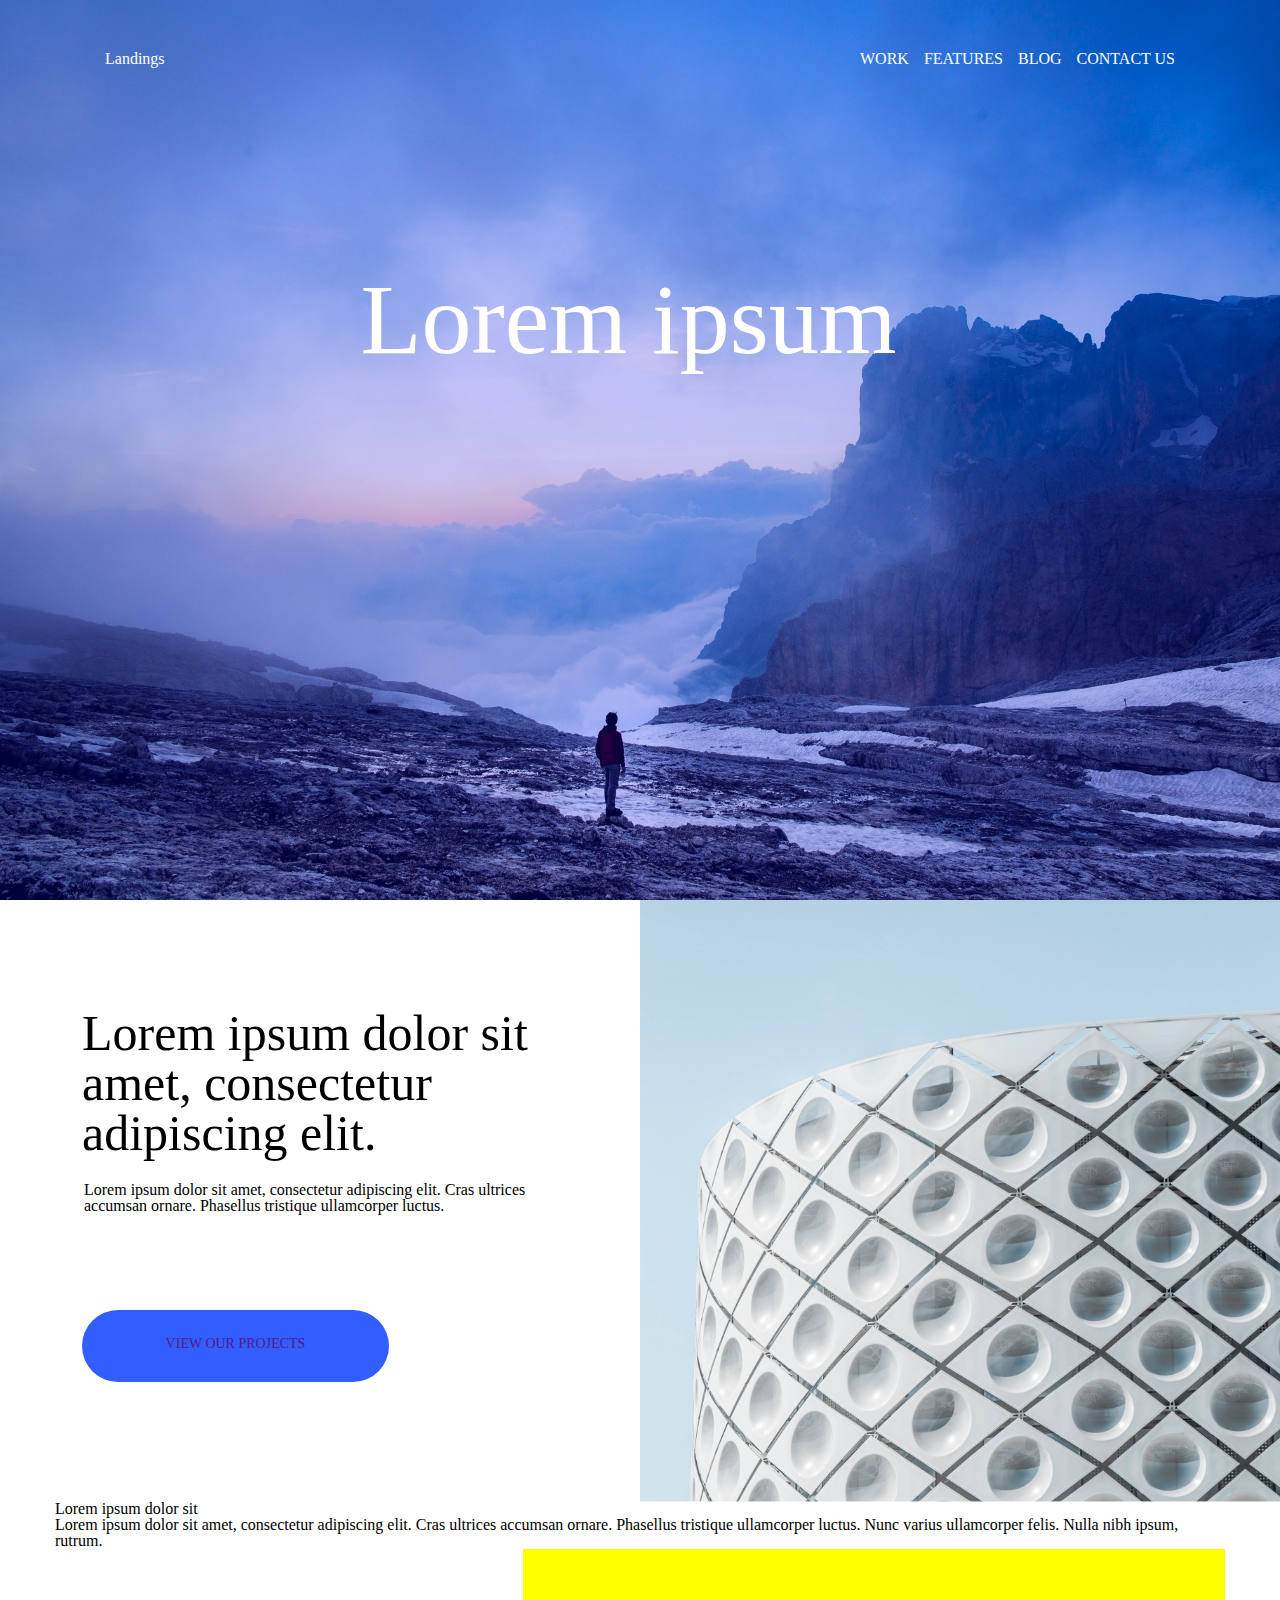
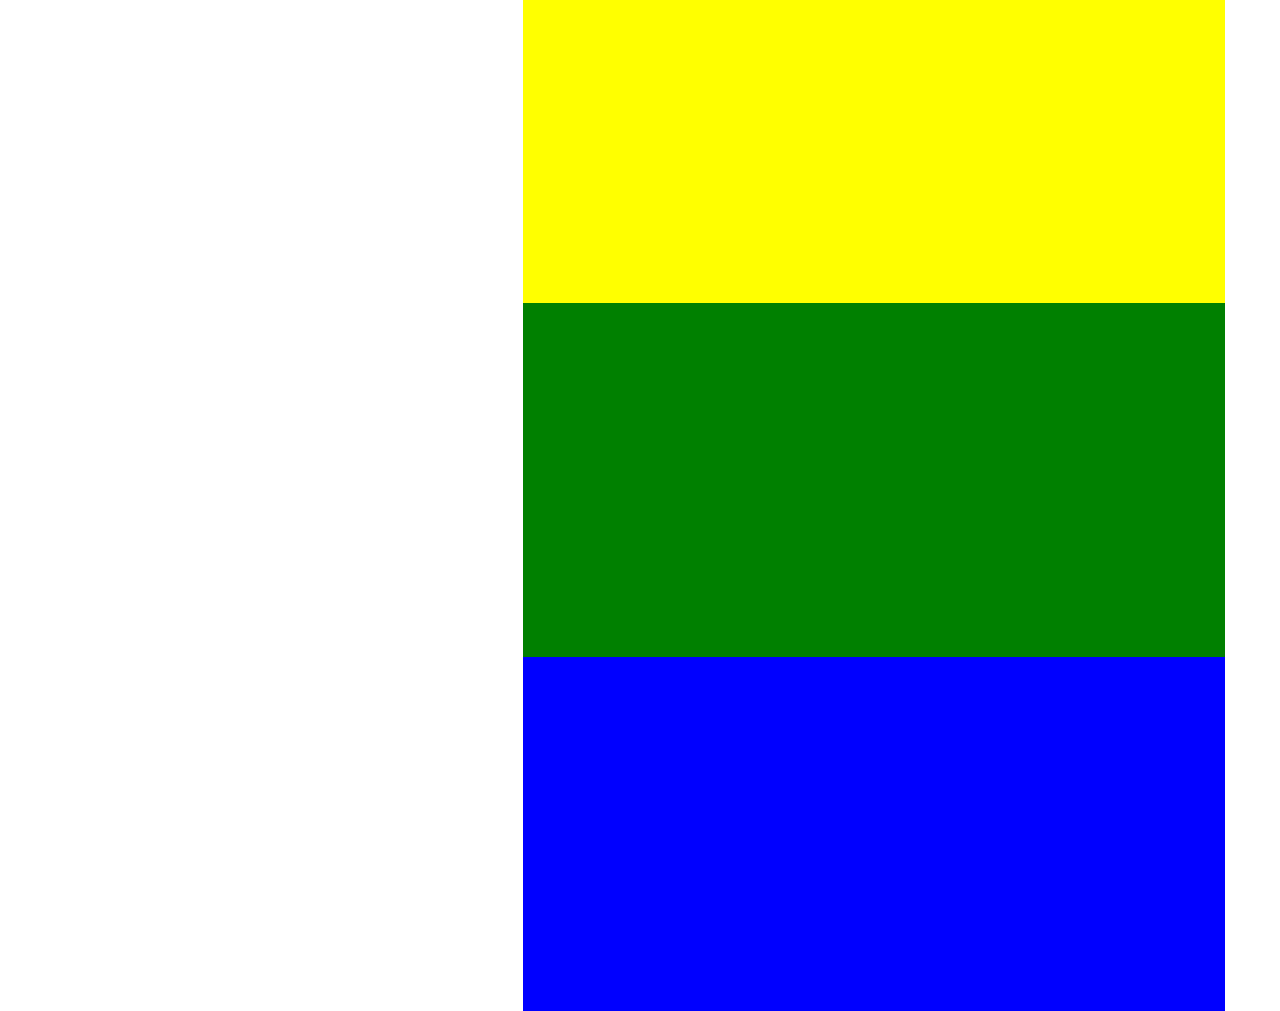
==== index.html @ bdd0df36 "add reset and image folder" ====
<!DOCTYPE html>
<html>
<head>
	<meta charset="utf-8">
	<title>FLEXBOX</title>
	<link rel="stylesheet" type="text/css" href="css/reset.css">
	<link rel="stylesheet" type="text/css" href="css/style.css">
</head>
<body>
	<header class="header-wraper">
		<div class="container flex-header">
			<p class="logo">Landings</p>
			<nav>
				<ul class="nav-ul">
					<li class="nav-li"> <a href="#"></a>WORK</li>
					<li class="nav-li"> <a href="#"></a>FEATURES</li>
					<li class="nav-li"> <a href="#"></a>BLOG</li>
					<li class="nav-li"> <a href="#"></a>CONTACT US</li>
				</ul>
			</nav>
		</div>
		<h1 class="text1"> Lorem ipsum </h1>
	</header>
	<section>
			<div class="block-wraper">
				<div class="left-block">
					<h2 class="text2">Lorem ipsum dolor sit amet, consectetur adipiscing elit.</h2>
					<h5 class="text3">Lorem ipsum dolor sit amet, consectetur adipiscing elit. Cras ultrices accumsan ornare. Phasellus tristique ullamcorper luctus.</h5>
					<div class="button">
					<a href="">VIEW OUR PROJECTS</a> </div>
				</div>
				<div class="clear"></div>
				<div class="right-block">
					<img src="images/Rectangle 2.jpg" alt="building">	
				</div>
			</div>

	</section>
	<section>
		<div class="container1">
			<p>Lorem ipsum dolor sit</p>
			<p>Lorem ipsum dolor sit amet, consectetur adipiscing elit. Cras ultrices accumsan ornare. Phasellus tristique ullamcorper luctus. Nunc varius ullamcorper felis. Nulla nibh ipsum, rutrum.</p>
			<div class="box-wraper">
				<div class="topline">
					<div class="box1"></div>
					<div class="box2"></div>
					<div class="box3"></div>
				</div>
				<div class="bottomline">
					<div class="box1"></div>
					<div class="box2"></div>
					<div class="box3"></div>
				</div>
			</div>
		</div>
	</section>

</body>
</html>
---- css/style.css ----
/*base*/
.clear {
	clear: both;
}
/*HEADER*/
.header-wraper {
	background-image: url('../images/Group 5.jpg');
	height: 900px;
	width: 100%;
	background-repeat: no-repeat;
	background-size: cover;
	background-position: center;
	position: relative;
	color:#FFFFFF;
}
.container {
	width: 1070px;
	margin: 0 auto;

}
.flex-header {
	display: flex;
	justify-content: space-between;
	align-items: center;
	padding-top: 51px;
}
.nav-ul {
	display: flex;
}
.nav-li {
	margin-right: 15px;
}
.nav-li:nth-child(4) {
	margin-right: 0;
}
.nav-li a {
	color: #fff;
}

.text1 {
	position: absolute;
	top: 270px;
	left: 120px;
	width: 1017px;
	height: 144px;
	font-size: 100px;
	color:#FFFFFF;
	text-align: center;

}
/*body*/
/*section 1*/
.text2 {
	margin-top: 90px;
	margin-right: 86px;
	font-size: 50px;
	color: #000000;
}
.text3 {
	width: 457px;
	height: 128px;
	margin-top: 24px;
	margin-right: 97px;
 	font-size: 16px;
	color: #000000;
} 

.block-wraper{
	display: flex;
	justify-content: flex-end;
}
.right-block, .left-block {
	width: 50%;
}
.left-block {
	display: flex;
	justify-content: center;
	align-items: center;
	flex-direction: column;
	margin-left: 86px;
}
.right-block {
	width: 100%;
	height: 601px;
	object-fit: cover;
	display: block;
}
.button {
	width: 307px;
	height: 72px;
	background: #325DFF;
	border-radius: 36px;
	color: #fff;
	font-size: 14px;
	text-align: center;
	padding: 27px 45px 23px 45px;
	margin: 0px 251px 101px auto;
}
/*section 2*/
.container1 {
	width: 1170px;
	height: 965px;
	margin: 0 auto;
}
.box-wraper {
	display: flex;
	justify-content: flex-end;

}
.box1 {
	width: 351px;
	height: 354px;
	background-color: yellow;
	/*display: inline-block;*/
}
.box2 {
	width: 351px;
	height: 354px;
	background-color: green;
/*	display: inline-block;
*/
}
.box3 {
	width: 351px;
	height: 354px;
	background-color: blue;
/*	display: inline-block;
*/}
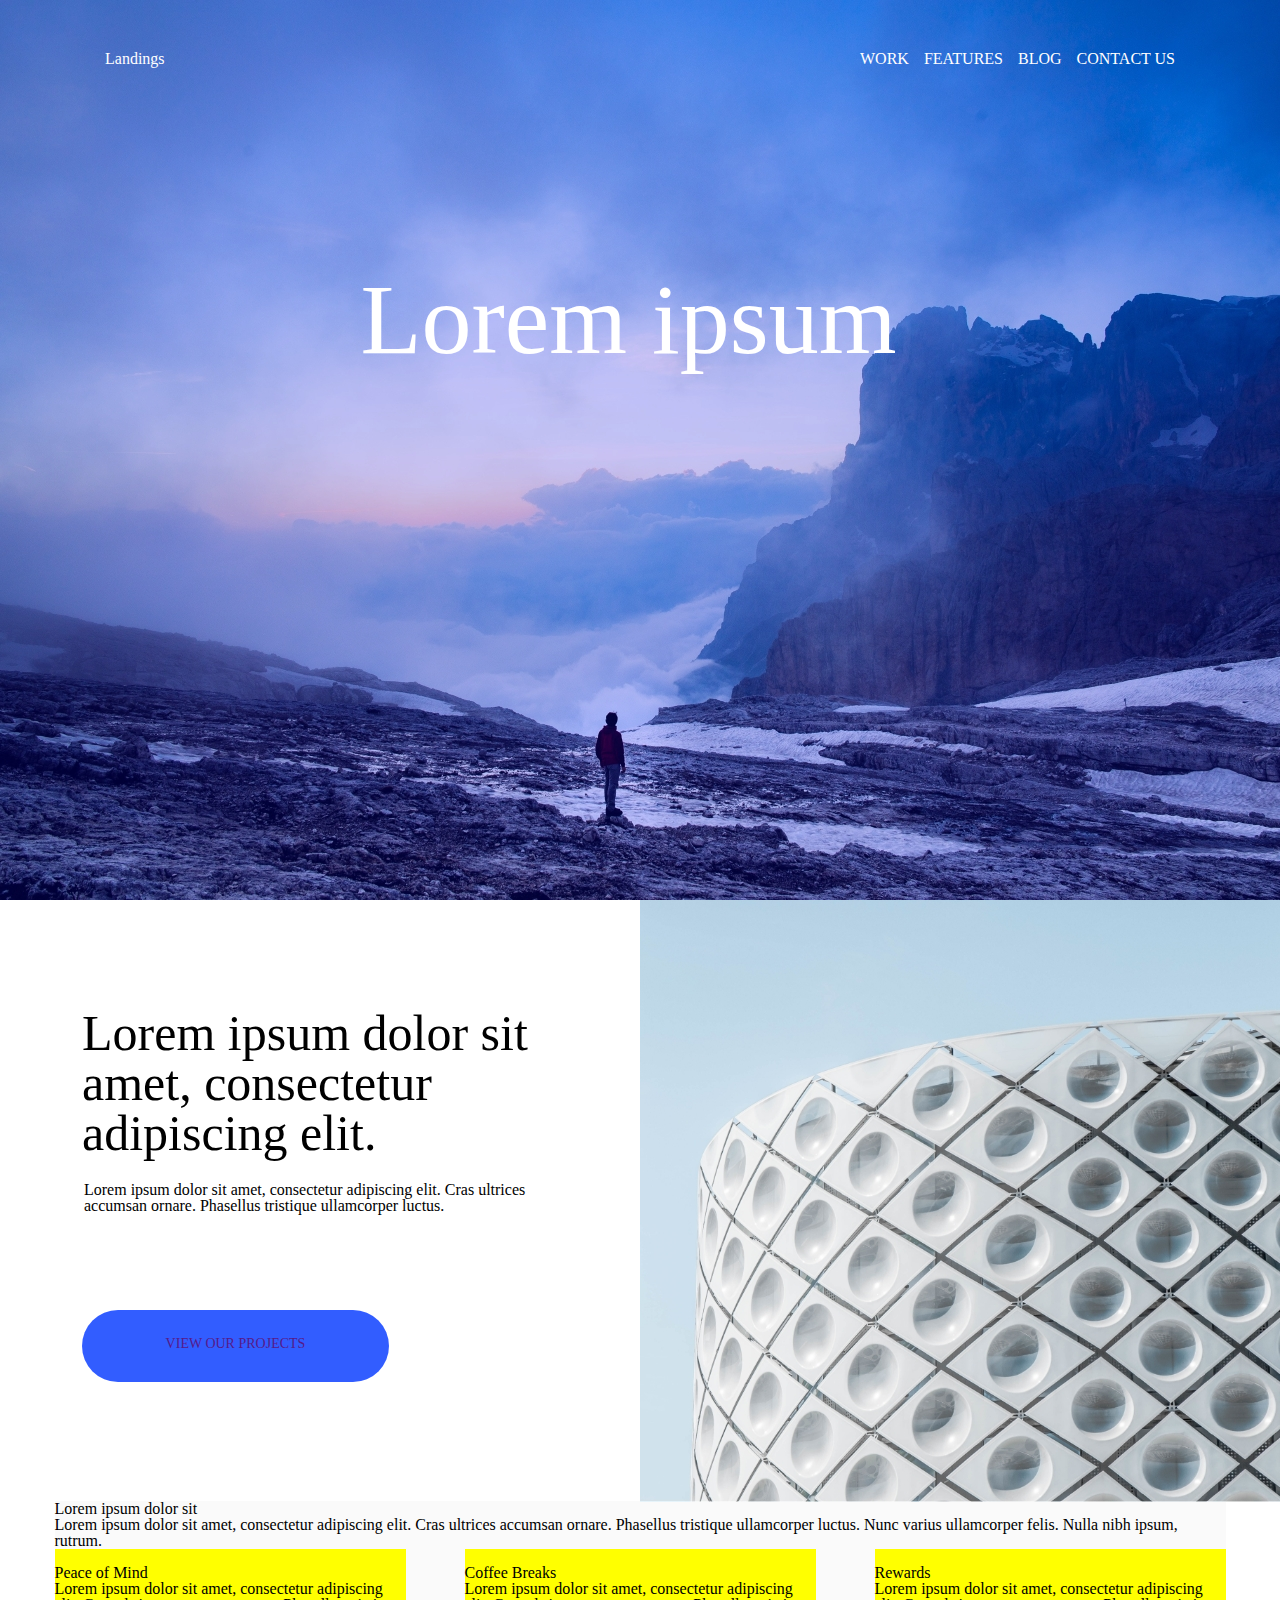
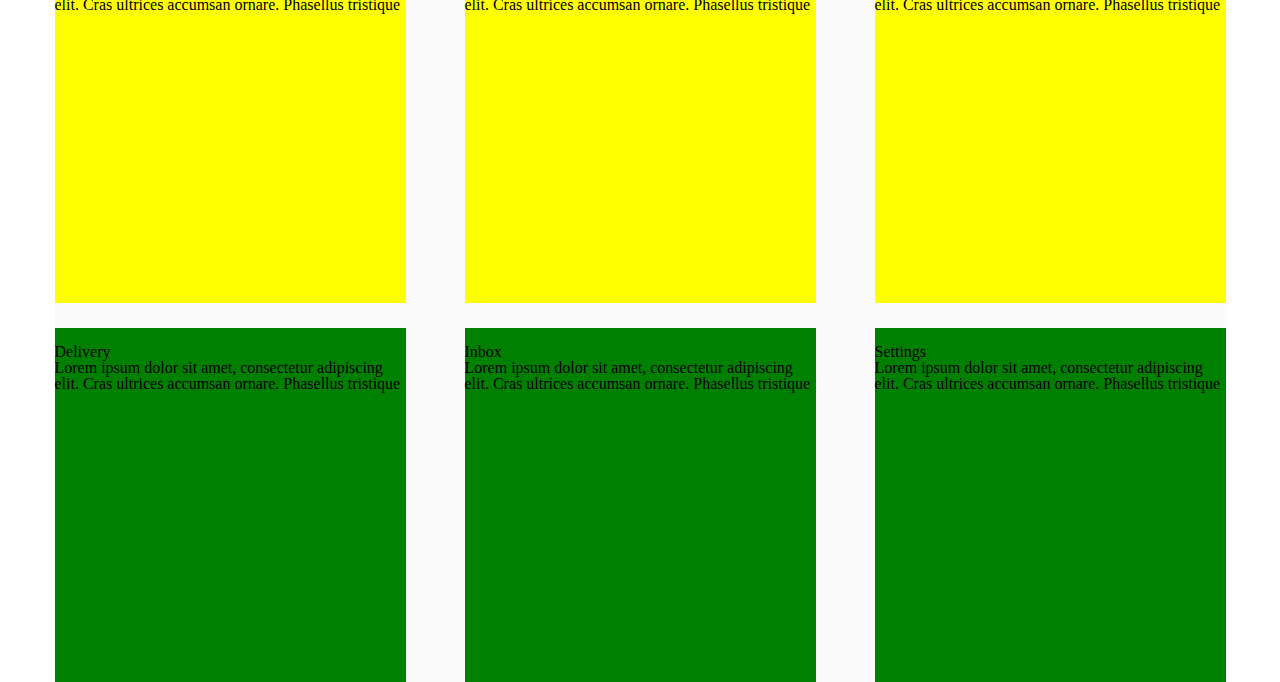
==== commit 6bb8c0c2: "add style css" ====
--- a/index.html
+++ b/index.html
@@ -40,17 +40,37 @@
 		<div class="container1">
 			<p>Lorem ipsum dolor sit</p>
 			<p>Lorem ipsum dolor sit amet, consectetur adipiscing elit. Cras ultrices accumsan ornare. Phasellus tristique ullamcorper luctus. Nunc varius ullamcorper felis. Nulla nibh ipsum, rutrum.</p>
-			<div class="box-wraper">
-				<div class="topline">
-					<div class="box1"></div>
-					<div class="box2"></div>
-					<div class="box3"></div>
-				</div>
-				<div class="bottomline">
-					<div class="box1"></div>
-					<div class="box2"></div>
-					<div class="box3"></div>
-				</div>
+			<div class="main-box">
+					<div class="box1">
+						<img src="">
+						<h3>Peace of Mind</h3>
+						<p> Lorem ipsum dolor sit amet, consectetur adipiscing elit. Cras ultrices accumsan ornare. Phasellus tristique </p>
+					</div>
+					<div class="box1">
+						<img src="">
+						<h3>Coffee Breaks</h3>
+						<p> Lorem ipsum dolor sit amet, consectetur adipiscing elit. Cras ultrices accumsan ornare. Phasellus tristique </p>
+					</div>
+					<div class="box1">
+						<img src="">
+						<h3>Rewards</h3>
+						<p> Lorem ipsum dolor sit amet, consectetur adipiscing elit. Cras ultrices accumsan ornare. Phasellus tristique </p>
+					</div>
+					<div class="box2">
+						<img src="">
+						<h3>Delivery</h3>
+						<p> Lorem ipsum dolor sit amet, consectetur adipiscing elit. Cras ultrices accumsan ornare. Phasellus tristique </p>
+					</div>
+					<div class="box2">
+						<img src="">
+						<h3>Inbox</h3>
+						<p> Lorem ipsum dolor sit amet, consectetur adipiscing elit. Cras ultrices accumsan ornare. Phasellus tristique </p>
+					</div>
+					<div class="box2">
+						<img src="">
+						<h3>Settings</h3>
+						<p> Lorem ipsum dolor sit amet, consectetur adipiscing elit. Cras ultrices accumsan ornare. Phasellus tristique </p>
+					</div>
 			</div>
 		</div>
 	</section>
--- a/css/style.css
+++ b/css/style.css
@@ -98,31 +98,24 @@
 }
 /*section 2*/
 .container1 {
-	width: 1170px;
-	height: 965px;
+	width: 1171px;
 	margin: 0 auto;
+	background-color: #FAFAFA;
 }
-.box-wraper {
+.main-box {
 	display: flex;
-	justify-content: flex-end;
+	justify-content: space-between;
+	flex-wrap: wrap;
 
 }
 .box1 {
 	width: 351px;
 	height: 354px;
 	background-color: yellow;
-	/*display: inline-block;*/
+	margin-bottom: 25px;
 }
 .box2 {
 	width: 351px;
 	height: 354px;
 	background-color: green;
-/*	display: inline-block;
-*/
-}
-.box3 {
-	width: 351px;
-	height: 354px;
-	background-color: blue;
-/*	display: inline-block;
-*/}+}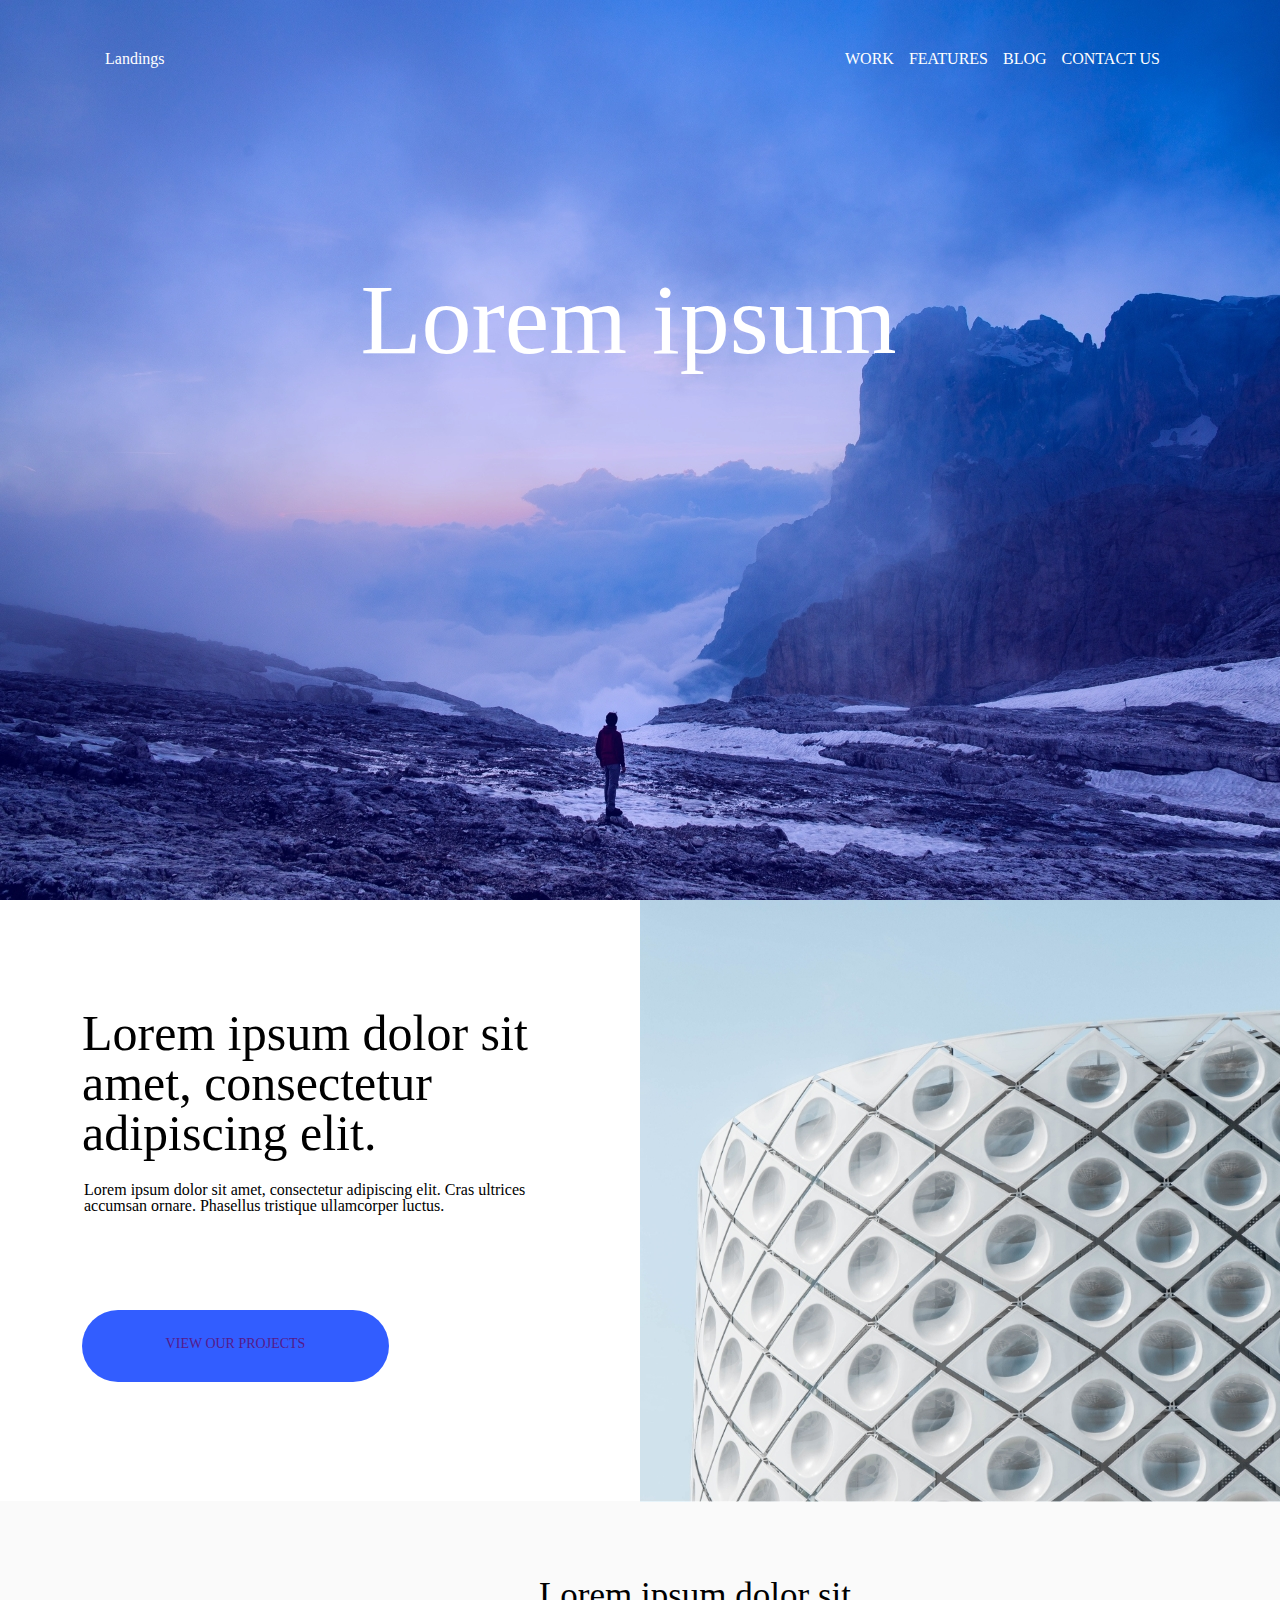
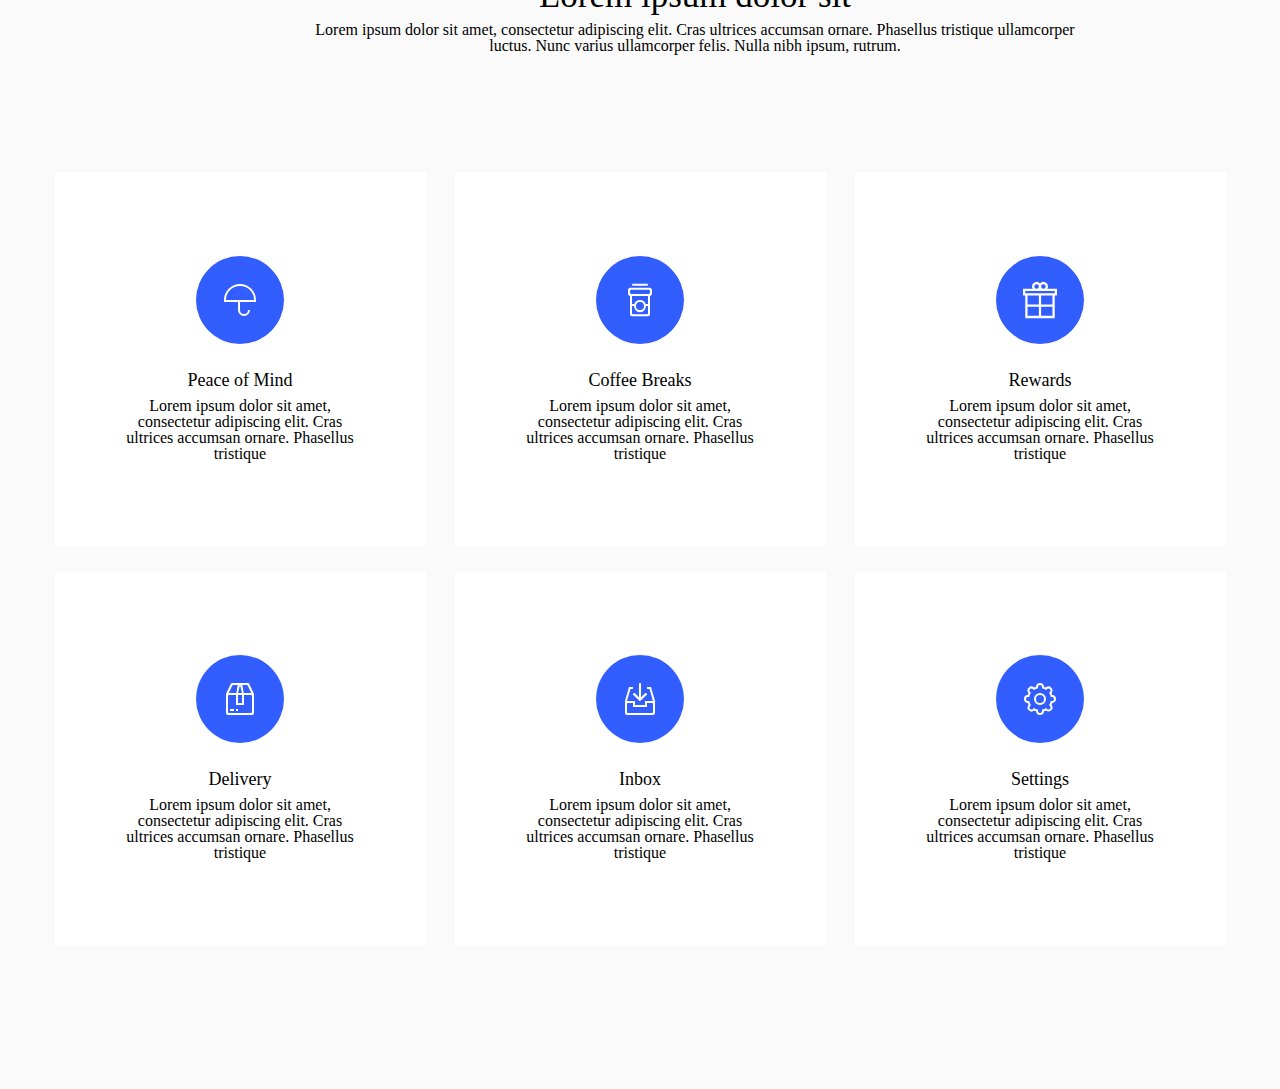
==== commit 6afeadc1: "added sections, display property, flexbox, icons" ====
--- a/index.html
+++ b/index.html
@@ -36,38 +36,52 @@
 			</div>
 
 	</section>
-	<section>
+	<section class="section-bg">
 		<div class="container1">
-			<p>Lorem ipsum dolor sit</p>
-			<p>Lorem ipsum dolor sit amet, consectetur adipiscing elit. Cras ultrices accumsan ornare. Phasellus tristique ullamcorper luctus. Nunc varius ullamcorper felis. Nulla nibh ipsum, rutrum.</p>
+			<div class="text-wraper">
+					<p class="title1">Lorem ipsum dolor sit</p>
+					<p class="title2">Lorem ipsum dolor sit amet, consectetur adipiscing elit. Cras ultrices accumsan ornare. Phasellus tristique ullamcorper luctus. Nunc varius ullamcorper felis. Nulla nibh ipsum, rutrum.</p>
+			</div>
 			<div class="main-box">
-					<div class="box1">
-						<img src="">
+					<div class="box-item">
+						<div class="icon">
+							<img src="images/umbrella.svg" alt="umbrella">
+					    </div>
 						<h3>Peace of Mind</h3>
 						<p> Lorem ipsum dolor sit amet, consectetur adipiscing elit. Cras ultrices accumsan ornare. Phasellus tristique </p>
 					</div>
-					<div class="box1">
-						<img src="">
+					<div class="box-item">
+						<div class="icon">
+							<img src="images/cup.svg" alt="cup">
+					    </div>
 						<h3>Coffee Breaks</h3>
 						<p> Lorem ipsum dolor sit amet, consectetur adipiscing elit. Cras ultrices accumsan ornare. Phasellus tristique </p>
 					</div>
-					<div class="box1">
-						<img src="">
+					<div class="box-item">
+						<div class="icon">
+							<img src="images/gift.svg" alt="giftbox">
+					    </div>
 						<h3>Rewards</h3>
 						<p> Lorem ipsum dolor sit amet, consectetur adipiscing elit. Cras ultrices accumsan ornare. Phasellus tristique </p>
 					</div>
-					<div class="box2">
-						<img src="">
+					<div class="box-item">
+						<div class="icon">
+							<img src="images/Path 9.svg" alt="delivery-icon">
+					    </div>
 						<h3>Delivery</h3>
 						<p> Lorem ipsum dolor sit amet, consectetur adipiscing elit. Cras ultrices accumsan ornare. Phasellus tristique </p>
 					</div>
-					<div class="box2">
-						<img src="">
+					<div class="box-item">
+						<div class="icon">
+							<img src="images/Path 11.svg" alt="inbox-icon">
+					    </div>
 						<h3>Inbox</h3>
 						<p> Lorem ipsum dolor sit amet, consectetur adipiscing elit. Cras ultrices accumsan ornare. Phasellus tristique </p>
 					</div>
-					<div class="box2">
-						<img src="">
+					<div class="box-item">
+						<div class="icon">
+							<img src="images/Path 10.svg" alt="settings-icon">
+					    </div>
 						<h3>Settings</h3>
 						<p> Lorem ipsum dolor sit amet, consectetur adipiscing elit. Cras ultrices accumsan ornare. Phasellus tristique </p>
 					</div>
--- a/css/style.css
+++ b/css/style.css
@@ -30,9 +30,7 @@
 .nav-li {
 	margin-right: 15px;
 }
-.nav-li:nth-child(4) {
-	margin-right: 0;
-}
+
 .nav-li a {
 	color: #fff;
 }
@@ -97,10 +95,16 @@
 	margin: 0px 251px 101px auto;
 }
 /*section 2*/
+.section-bg {
+	background-color:#FAFAFA;
+	
+}
+
 .container1 {
 	width: 1171px;
 	margin: 0 auto;
-	background-color: #FAFAFA;
+	padding-top: 76.6px;
+	padding-bottom: 119px;
 }
 .main-box {
 	display: flex;
@@ -108,14 +112,58 @@
 	flex-wrap: wrap;
 
 }
-.box1 {
-	width: 351px;
-	height: 354px;
-	background-color: yellow;
+.box-item {
+	width: 371px;
+	height: 374px;
+	background-color: white;
 	margin-bottom: 25px;
 }
-.box2 {
-	width: 351px;
-	height: 354px;
-	background-color: green;
-}+.box-item {
+	width: 371px;
+	height: 374px;
+	background-color: white; 
+}
+.text-wraper {
+	width: 771px;
+	height: 130px;
+	margin: auto 254px 64px 255px;
+
+}
+
+.title1 {	
+	display: flex;
+	justify-content: center;
+	font-size: 35px;
+	margin-bottom: 9px;
+}
+.title2 {
+	text-align: center;
+	font-size: 16px;
+}
+
+/*section2 _rows*/
+.icon {
+	width: 88px;
+	height: 88px;
+	background-color: #325DFF;
+	border-radius:50%;
+	display: flex;
+	justify-content:center;
+	align-content: center;
+}
+.box-item{
+	display: flex;
+	justify-content: center;
+	align-items: center;
+	flex-direction: column;
+}
+.box-item p{
+	width: 251px;
+	text-align: center;
+	font-size: 16px;
+}
+.box-item h3{
+	font-size: 18px;
+	margin-top: 27px;
+	margin-bottom: 9px;
+}
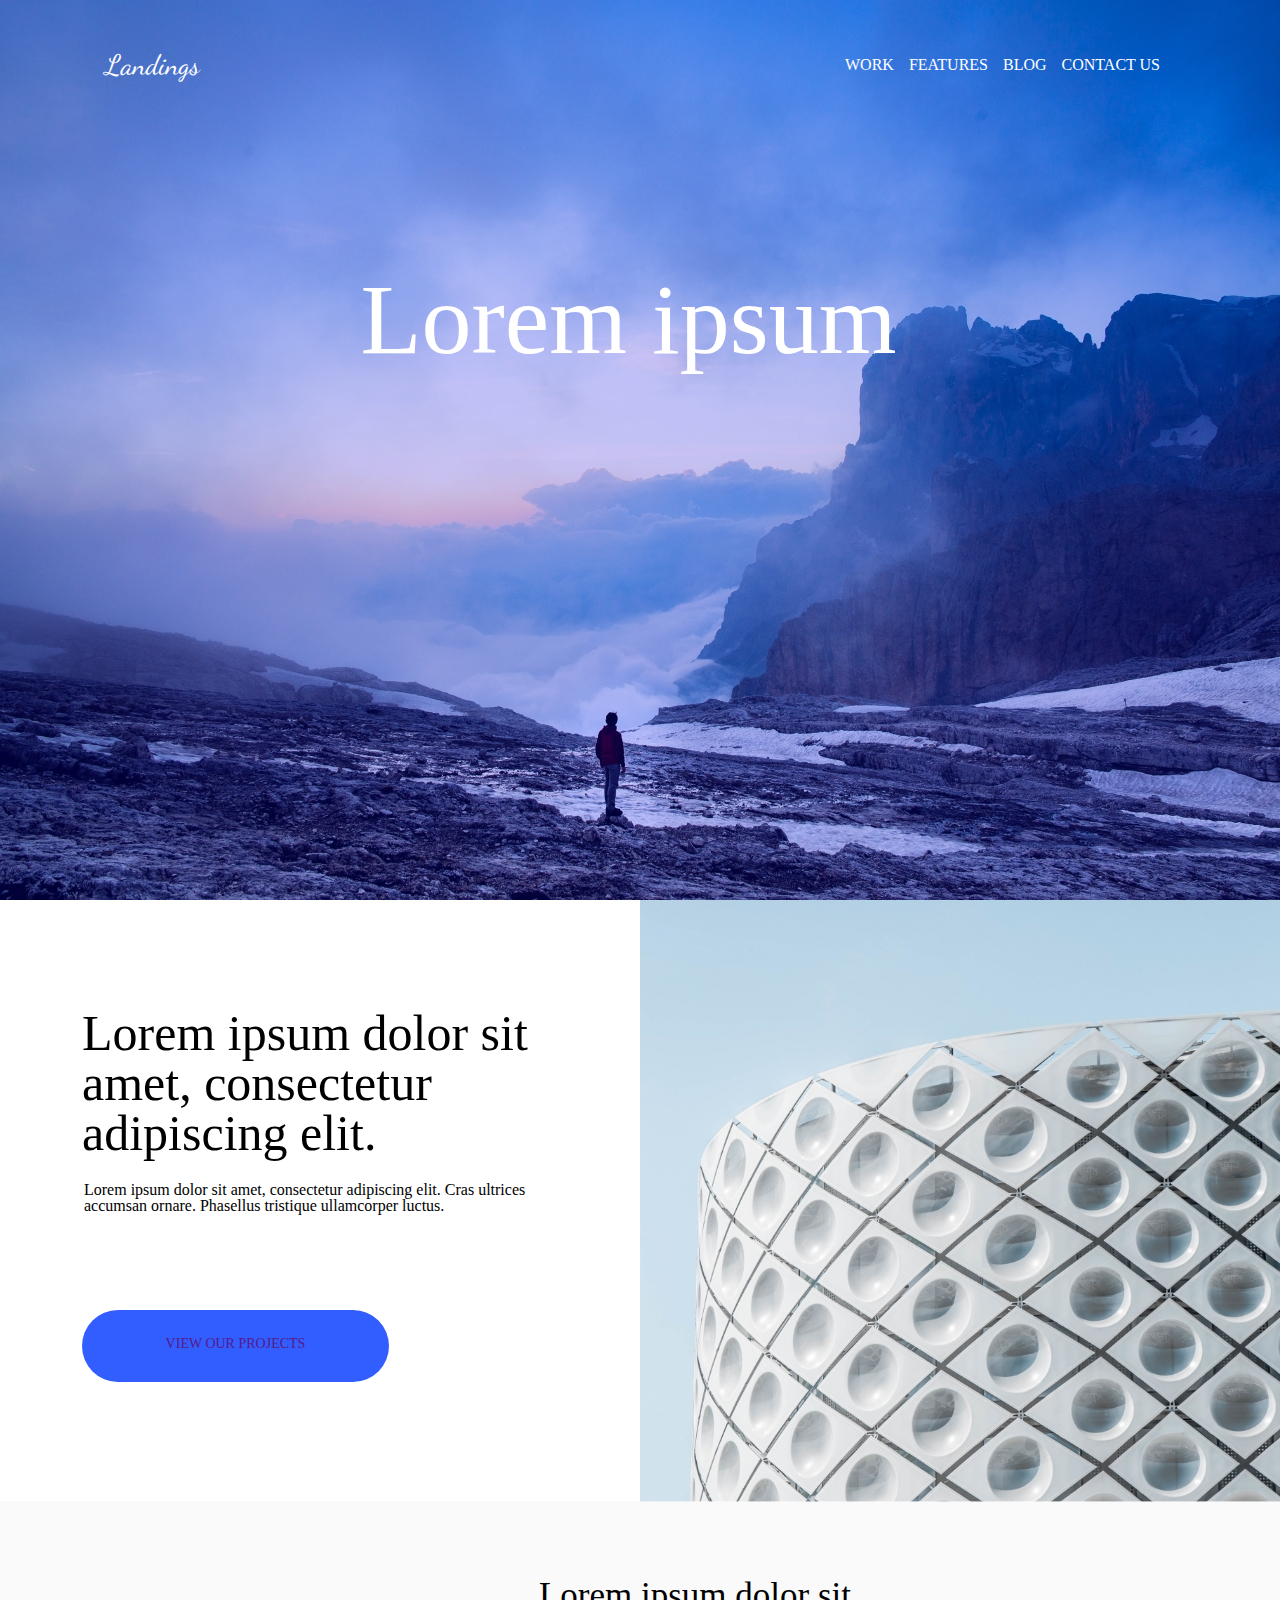
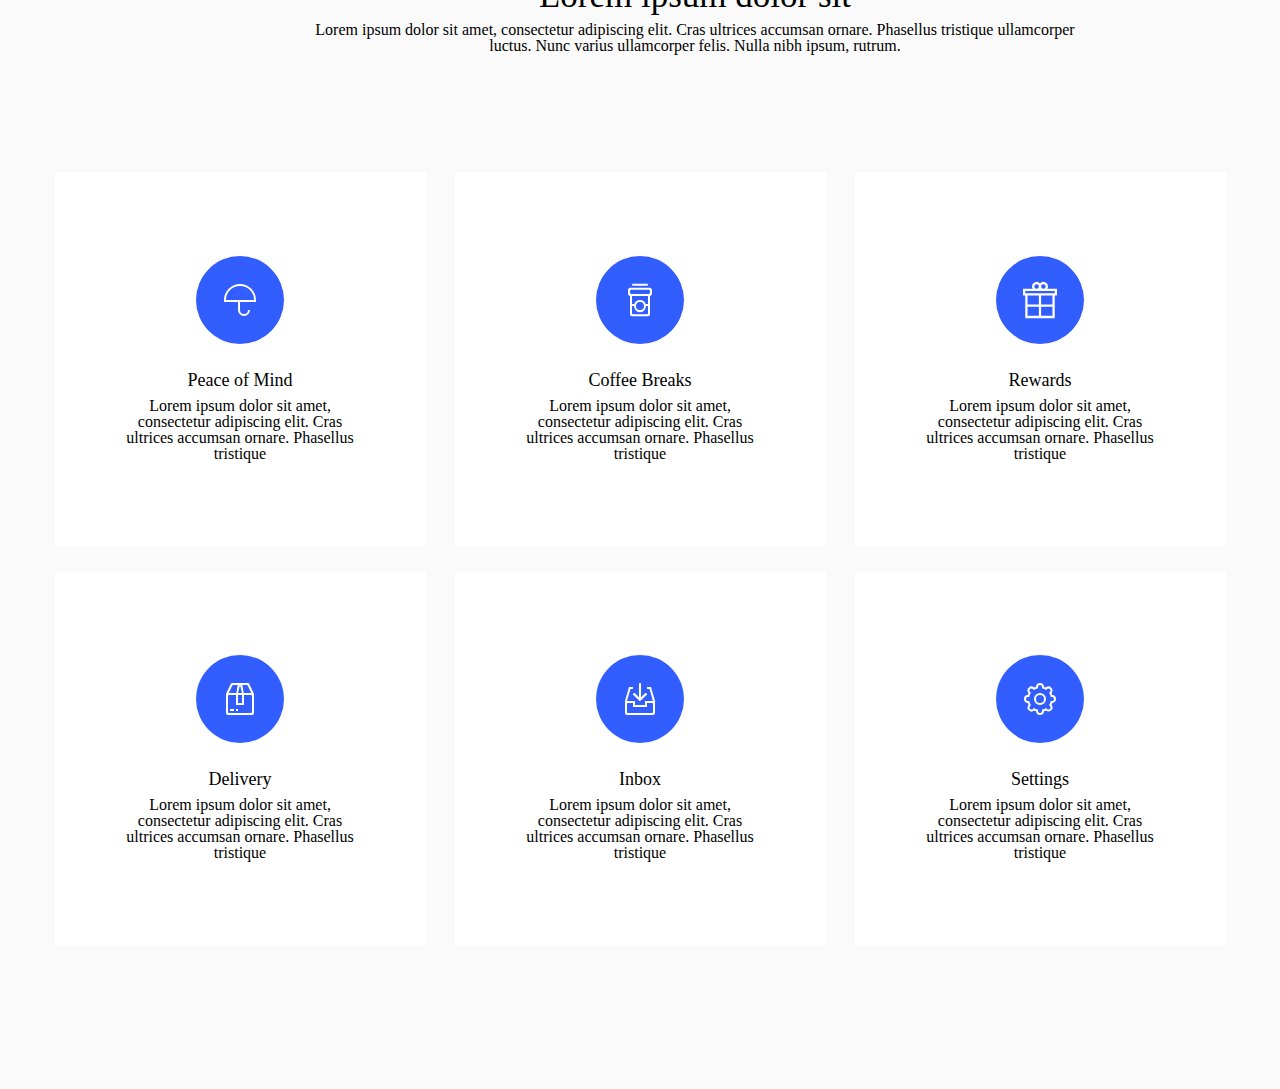
==== commit f48c49a6: "deleted fonts folder" ====
--- a/index.html
+++ b/index.html
@@ -4,6 +4,8 @@
 	<meta charset="utf-8">
 	<title>FLEXBOX</title>
 	<link rel="stylesheet" type="text/css" href="css/reset.css">
+	<link rel="preconnect" href="https://fonts.gstatic.com"> <link href="https://fonts.googleapis.com/css2?family=Dancing+Script:wght@700&display=swap" rel="stylesheet">
+	<link rel="stylesheet" type="text/css" href="css/fonts.css">
 	<link rel="stylesheet" type="text/css" href="css/style.css">
 </head>
 <body>
--- a/css/style.css
+++ b/css/style.css
@@ -167,3 +167,9 @@
 	margin-top: 27px;
 	margin-bottom: 9px;
 }
+
+/*fonts*/
+.logo {
+	font-family: 'Dancing Script', cursive;
+	font-size: 28px;
+}
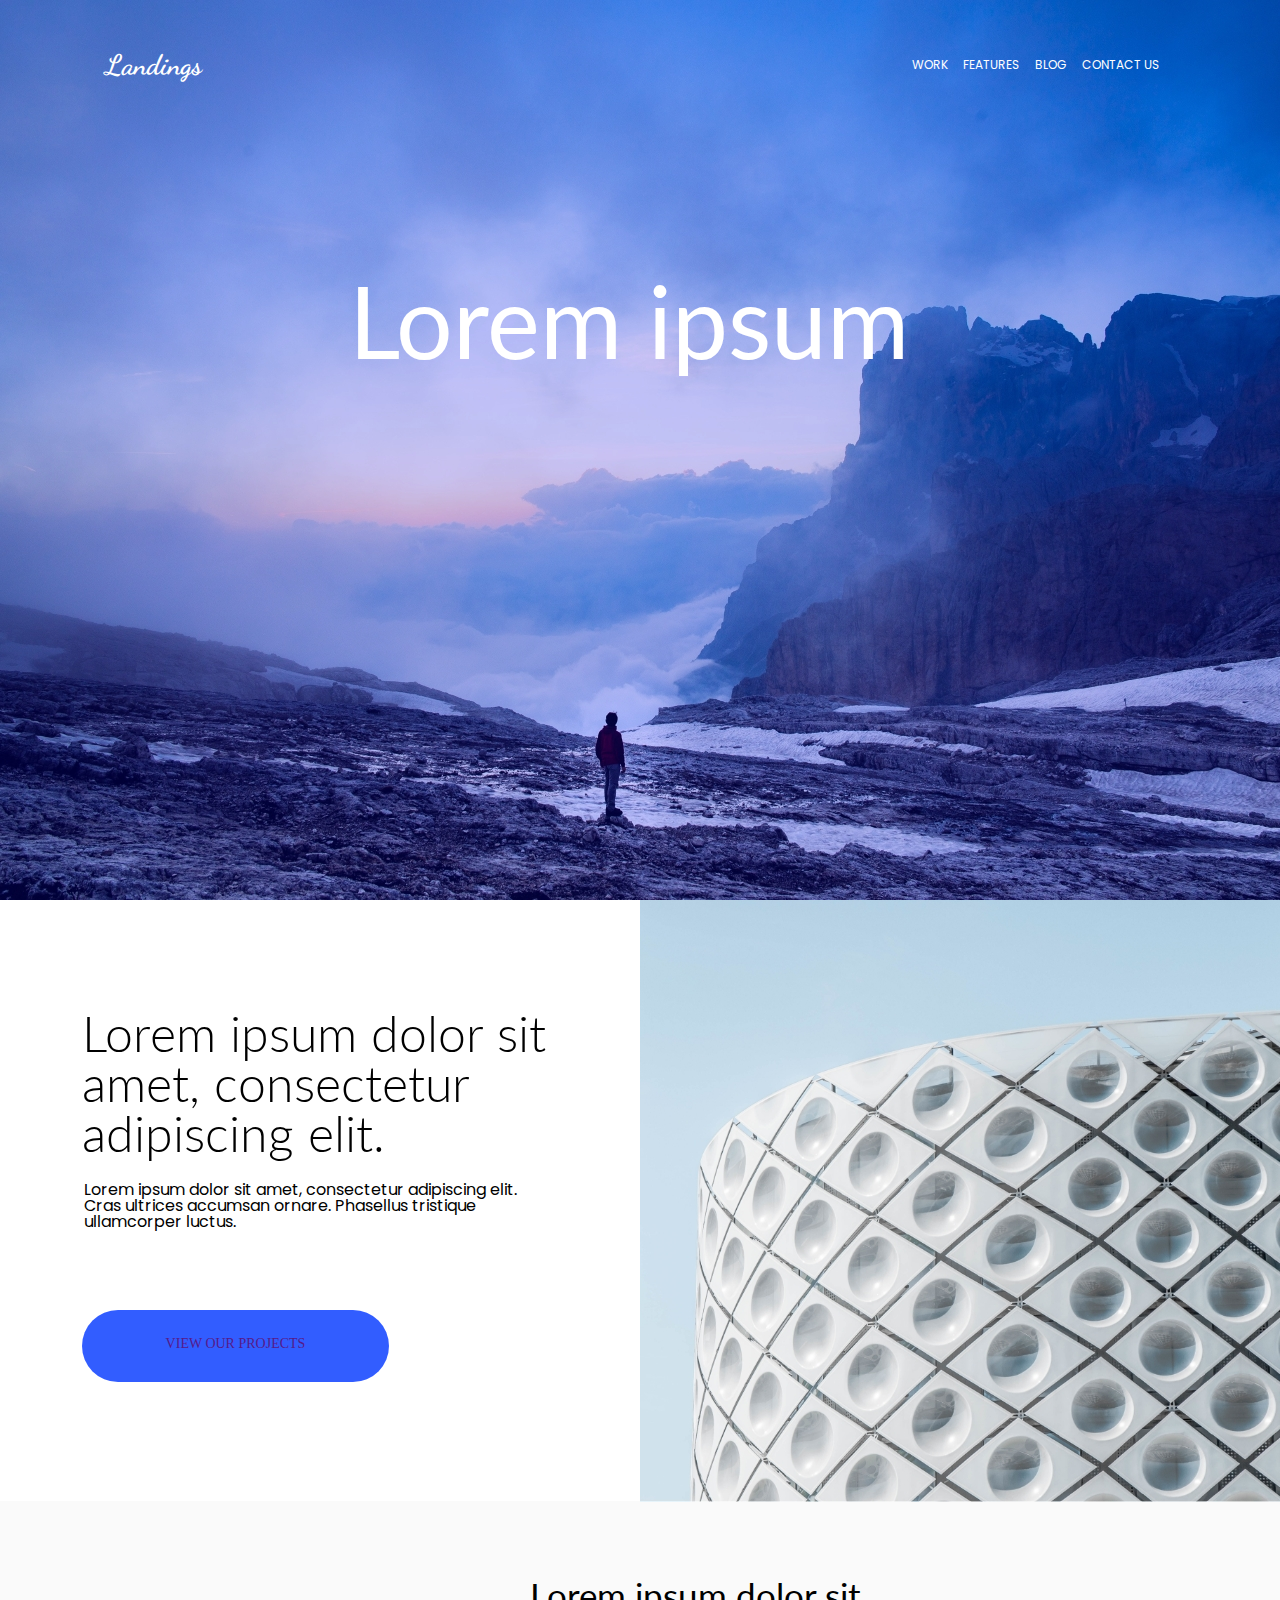
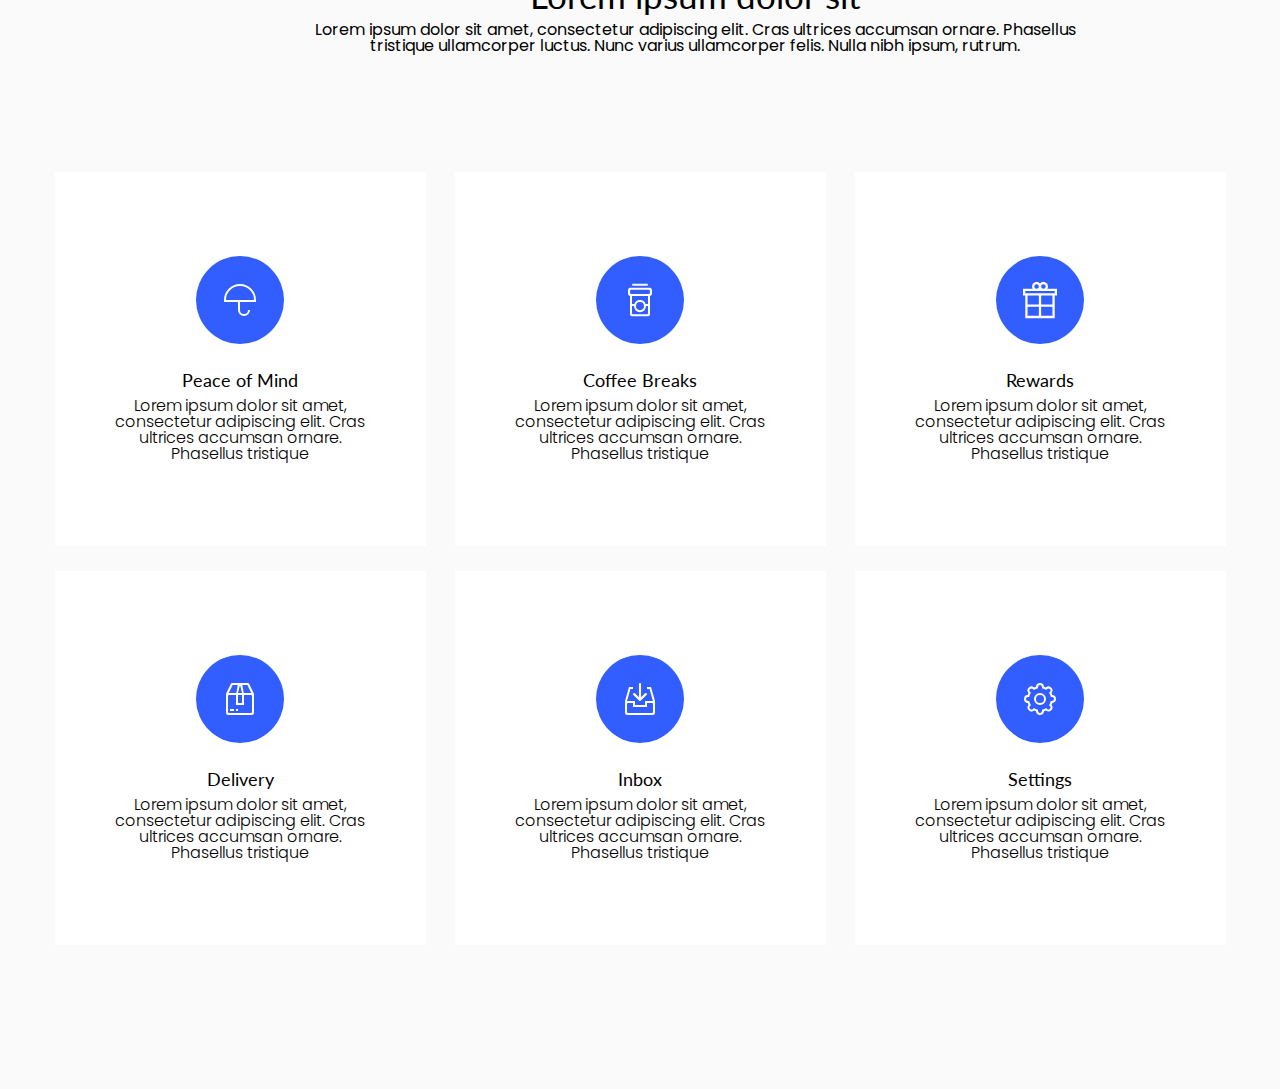
==== commit 5030293d: "added fonts in css" ====
--- a/index.html
+++ b/index.html
@@ -5,8 +5,15 @@
 	<title>FLEXBOX</title>
 	<link rel="stylesheet" type="text/css" href="css/reset.css">
 	<link rel="preconnect" href="https://fonts.gstatic.com"> <link href="https://fonts.googleapis.com/css2?family=Dancing+Script:wght@700&display=swap" rel="stylesheet">
-	<link rel="stylesheet" type="text/css" href="css/fonts.css">
+	<link rel="preconnect" href="https://fonts.gstatic.com">
+<link href="https://fonts.googleapis.com/css2?family=Lato:wght@300&display=swap" rel="stylesheet">
+	<link rel="preconnect" href="https://fonts.gstatic.com"> <link href="https://fonts.googleapis.com/css2?family=Lato:wght@300;400&display=swap" rel="stylesheet">
+	<link rel="preconnect" href="https://fonts.gstatic.com"><link href="https://fonts.googleapis.com/css2?family=Poppins:wght@500&display=swap" rel="stylesheet">
+	<link rel="preconnect" href="https://fonts.gstatic.com"> <link href="https://fonts.googleapis.com/css2?family=Poppins&display=swap" rel="stylesheet">
+	<link rel="preconnect" href="https://fonts.gstatic.com"> <link href="https://fonts.googleapis.com/css2?family=Poppins:wght@300&display=swap" rel="stylesheet">
+
 	<link rel="stylesheet" type="text/css" href="css/style.css">
+	
 </head>
 <body>
 	<header class="header-wraper">
--- a/css/style.css
+++ b/css/style.css
@@ -59,7 +59,6 @@
 	height: 128px;
 	margin-top: 24px;
 	margin-right: 97px;
- 	font-size: 16px;
 	color: #000000;
 } 
 
@@ -172,4 +171,44 @@
 .logo {
 	font-family: 'Dancing Script', cursive;
 	font-size: 28px;
-}
+	font-weight: 700;
+}
+.nav-li {
+	font-family: 'Poppins', sans-serif;
+	font-size: 12px;
+}
+.text1 {
+	font-family: 'Lato', sans-serif;
+	font-size: 100px;
+}
+
+.text2{
+	font-family: 'Lato', sans-serif;
+	font-size: 50px;
+	font-weight: 300;
+}
+.text3{
+	font-family: 'Poppins', sans-serif;
+	font-size: 16px;
+	font-weight: 400;
+
+}
+.title1{
+	font-family: 'Lato', sans-serif;
+	font-size: 35px;
+}
+.title2{
+	font-family: 'Poppins', sans-serif;
+	font-weight: 400;
+	font-size: 16px;
+}
+.box-item h3{
+	font-family: 'Lato', sans-serif;
+	font-size: 18px;
+}
+.box-item p{
+	font-family: 'Poppins', sans-serif;
+	font-size: 16px;
+	font-weight: 300;
+
+}
